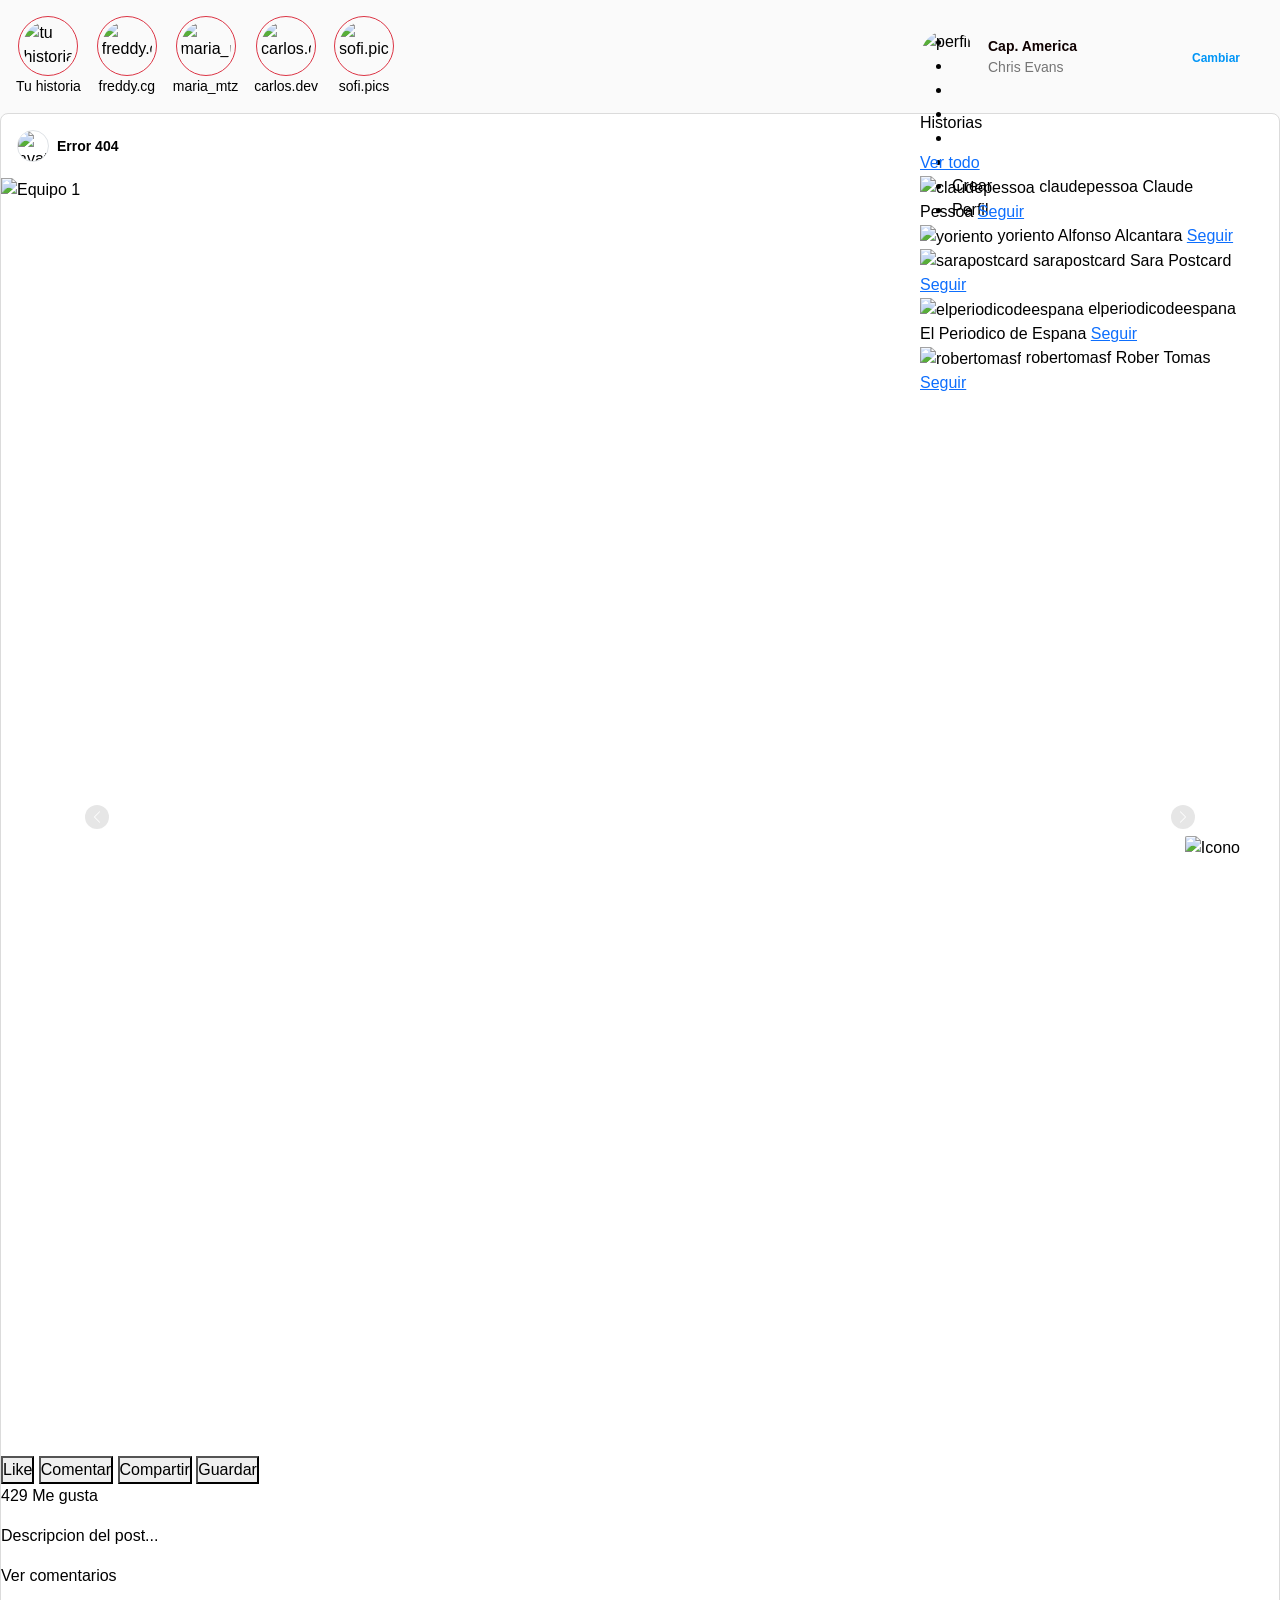
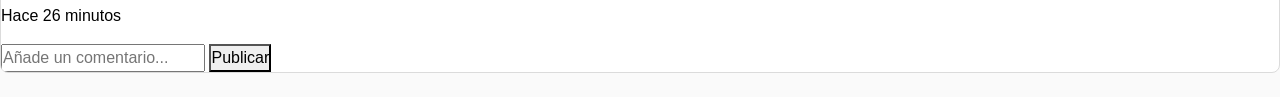
==== index.html @ 0c6af4b8 "boton fijo" ====
<!DOCTYPE html>
<html lang="es">

<head>
  <meta charset="UTF-8">
  <meta name="viewport" content="width=device-width, initial-scale=1.0">
  <title>Instagram Clone</title>
  <link href="https://cdn.jsdelivr.net/npm/bootstrap@5.3.8/dist/css/bootstrap.min.css" rel="stylesheet">
  <link rel="stylesheet" href="style.css">
</head>

<body>


  <!-- INICIO: NAVBAR — EMANUEL -->
  <div class="fixed-bottom-right">
    <img src="./img/abajo.png" alt="Icono" />
  </div>
  <!-- FIN: NAVBAR — EMANUEL -->


  <div>
    <div>


      <!-- INICIO: SIDEBAR IZQUIERDO — KIKE -->
      <aside>
        <div></div>
        <ul>
          <li></li>
          <li></li>
          <li></li>
          <li></li>
          <li></li>
          <li></li>
          <li>Crear</li>
          <li>Perfil</li>
        </ul>
      </aside>
      <!-- FIN: SIDEBAR IZQUIERDO — KIKE -->


      <!-- COLUMNA CENTRAL -->
      <main>


                <!--NICIO: STORIES BAR — ADRIAN-->
<div class="d-flex overflow-auto gap-3 p-3">
  <div class="d-flex flex-column align-items-center"><img src="https://thumbs.dreamstime.com/b/icono-de-bot%C3%B3n-art%C3%ADculo-vector-historias-en-medios-sociales-248130704.jpg" alt="tu historia" class="rounded-circle border border-danger p-1" width="60" height="60"><span class="small">Tu historia</span></div>
  <div class="d-flex flex-column align-items-center"><img src="https://media.istockphoto.com/id/1682296067/es/foto/feliz-retrato-de-estudio-o-hombre-profesional-agente-de-bienes-ra%C3%ADces-o-hombre-de-negocios.jpg?s=612x612&w=0&k=20&c=1c4QU0U5FDIpTh08fzH1xo-P8HnXFAHSz09biId8p84=" alt="freddy.cg" class="rounded-circle border border-danger p-1" width="60" height="60"><span class="small">freddy.cg</span></div>
  <div class="d-flex flex-column align-items-center"><img src="https://encrypted-tbn0.gstatic.com/images?q=tbn:ANd9GcS50164TpBNQkN00akui59N8-rEWHd5Ccz8wQ&s" alt="maria_mtz" class="rounded-circle border border-danger p-1" width="60" height="60"><span class="small">maria_mtz</span></div>
  <div class="d-flex flex-column align-items-center"><img src="https://static4.depositphotos.com/1000824/337/i/450/depositphotos_3379507-stock-photo-man-in-sunglasses.jpg" alt="carlos.dev" class="rounded-circle border border-danger p-1" width="60" height="60"><span class="small">carlos.dev</span></div>
  <div class="d-flex flex-column align-items-center"><img src="https://encrypted-tbn0.gstatic.com/images?q=tbn:ANd9GcS5h5lG_a-oq_WwW-Ti_vSOC4nDKGIKyf13aQ&s" alt="sofi.pics" class="rounded-circle border border-danger p-1" width="60" height="60"><span class="small">sofi.pics</span></div>
</div>
       
  <script src="https://cdn.jsdelivr.net/npm/bootstrap@5.3.8/dist/js/bootstrap.bundle.min.js"></script>


        <!-- POST / FEED CARD - Marcos-->
        <div class="post-card mb-4">
          <div class="d-flex align-items-center p-3">
            <img
              src="https://img.magnific.com/vector-gratis/pagina-error-404-distorsion_23-2148105404.jpg?semt=ais_hybrid&w=740&q=80"
              class="rounded-circle border me-2" width="32" height="32" alt="avatar del usuario">
            <span class="fw-bold small">Error 404</span>
            <span class="ms-auto"><i class="bi bi-three-dots"></i></span>
          </div>

          <div id="carouselExampleIndicators" class="carousel slide">
            <div class="carousel-indicators">
              <button type="button" data-bs-target="#carouselExampleIndicators" data-bs-slide-to="0" class="active"
                aria-current="true" aria-label="Slide 1"></button>
              <button type="button" data-bs-target="#carouselExampleIndicators" data-bs-slide-to="1"
                aria-label="Slide 2"></button>
              <button type="button" data-bs-target="#carouselExampleIndicators" data-bs-slide-to="2"
                aria-label="Slide 3"></button>
            </div>

            <div class="carousel-inner">
              <div class="carousel-item active">
                <img src="./error_404_1.png" class="d-block w-100 post-img" alt="Equipo 1">
              </div>
              <div class="carousel-item">
                <img src="./error_404_2.png" class="d-block w-100 post-img" alt="Equipo 2">
              </div>
              <div class="carousel-item">
                <img src="error_404_3.png" class="d-block w-100 post-img" alt="Equipo3">
              </div>
            </div>

            <button class="carousel-control-prev" type="button" data-bs-target="#carouselExampleIndicators"
              data-bs-slide="prev">
              <span class="carousel-control-prev-icon" aria-hidden="true"></span>
              <span class="visually-hidden">Anterior</span>
            </button>
            <button class="carousel-control-next" type="button" data-bs-target="#carouselExampleIndicators"
              data-bs-slide="next">
              <span class="carousel-control-next-icon" aria-hidden="true"></span>
              <span class="visually-hidden">Siguiente</span>
            </button>
          </div>

          <!-- POST / FEED CARD -  FIN Marcos-->

          
          <!-- INICIO: ACTION BAR — JANICE -->
          <div>
            <button>Like</button>
            <button>Comentar</button>
            <button>Compartir</button>
            <button>Guardar</button>
          </div>
          <p>429 Me gusta</p>
          <p>Descripcion del post...</p>
          <p>Ver comentarios</p>
          <p>Hace 26 minutos</p>
          <!-- FIN: ACTION BAR — JANICE -->

          <!-- Input de comentario -->
          <div>
            <input type="text" placeholder="Añade un comentario...">
            <button>Publicar</button>
          </div>

        </div>
        <!-- FIN POST CARD -->


      </main>
      <!-- FIN COLUMNA CENTRAL -->


      <!-- SIDEBAR DERECHO -->
      <aside>


       <!-- INICIO: PERFIL CARD — JONAS -->

<div class="ig-card">

  <div class="ig-profile-left">

    <img 
      src="https://i.pinimg.com/736x/02/ab/23/02ab236742df0dcd86f7e93f012788de.jpg"
      alt="perfil"
      class="ig-profile-img"
    >

    <div class="ig-profile-info">
      <span class="ig-username">Cap. America</span>
      <span class="ig-fullname">Chris Evans</span>
    </div>

  </div>

  <a href="#" class="ig-change-btn">Cambiar</a>

</div>

<!-- FIN: PERFIL CARD — JONAS -->


        <!--INICIO: HISTORIAS / SUGERENCIAS — MONSE-->
        <div>
          <p>Historias</p>
          <a href="#">Ver todo</a>

          <div>
            <img src="" alt="claudepessoa">
            <span>claudepessoa</span>
            <span>Claude Pessoa</span>
            <a href="#">Seguir</a>
          </div>

          <div>
            <img src="" alt="yoriento">
            <span>yoriento</span>
            <span>Alfonso Alcantara</span>
            <a href="#">Seguir</a>
          </div>

          <div>
            <img src="" alt="sarapostcard">
            <span>sarapostcard</span>
            <span>Sara Postcard</span>
            <a href="#">Seguir</a>
          </div>

          <div>
            <img src="" alt="elperiodicodeespana">
            <span>elperiodicodeespana</span>
            <span>El Periodico de Espana</span>
            <a href="#">Seguir</a>
          </div>

          <div>
            <img src="" alt="robertomasf">
            <span>robertomasf</span>
            <span>Rober Tomas</span>
            <a href="#">Seguir</a>
          </div>
        </div>
        <!-- FIN: HISTORIAS / SUGERENCIAS — MONSE -->


      </aside>
      <!-- FIN SIDEBAR DERECHO -->


    </div>
  </div>


  <script src="https://cdn.jsdelivr.net/npm/bootstrap@5.3.8/dist/js/bootstrap.bundle.min.js"></script>
</body>

</html>
---- style.css ----
* {
  box-sizing: border-box;
  margin: 0;
  padding: 0;
}

body {
  font-family: Arial, sans-serif;
  background-color: #fafafa;
  color: #000;
}


/*INICIO: NAVBAR — EMANUEL*/

.fixed-bottom-right {
  position: fixed;       /* Se queda fijo en pantalla */
  bottom: 40px;          /* Distancia desde el borde inferior */
  right: 40px;           /* Distancia desde el borde derecho */
  border-radius: 5%;    /* Bordes redondeados (círculo) */
  cursor: pointer;       /* Cambia el cursor al pasar encima */
}

.fixed-bottom-right img {
  width: 252px;           /* Tamaño de la imagen */
  height: 50px;
  border-radius: 5%;    /* Imagen también redonda */
}

/* FIN: NAVBAR — EMANUEL */


/* INICIO: SIDEBAR IZQUIERDO — KIKE */

aside:first-of-type {
  /* escribe aquí tus estilos del sidebar izquierdo */
}

aside:first-of-type ul {
  /* estilos de la lista de navegación */
}

aside:first-of-type li {
  /* estilos de cada item del menú */
}

/* FIN: SIDEBAR IZQUIERDO — KIKE */

/* INICIO POST/FEED CARD- MARCOS*/

/* Estilo general de la tarjeta */
.post-card {
  background-color: #ffffff;
  border: 1px solid #dbdbdb;
  border-radius: 8px;
  overflow: hidden;
}

.post-img {
  width: 100%;
  aspect-ratio: 1 / 1;
  object-fit: cover;
  display: block;
}

/* --- ESTILO TIPO INSTAGRAM PARA INDICADORES --- */
.carousel-indicators [button] {
  width: 6px !important;
  /* Tamaño pequeño */
  height: 6px !important;
  border-radius: 50% !important;
  /* Convertir en círculo */
  margin-left: 3px !important;
  margin-right: 3px !important;
  background-color: #ffffff !important;
  opacity: 0.5;
  border: none;
}

.carousel-indicators .active {
  opacity: 1;
  /* El punto activo brilla más */
}

/* Ajuste de flechas laterales */
.carousel-control-prev-icon,
.carousel-control-next-icon {
  width: 1.5rem;
  height: 1.5rem;
  background-color: rgba(0, 0, 0, 0.2);
  border-radius: 50%;
  background-size: 60%;
}

.bi-three-dots {
  cursor: pointer;
}

/*FIN POST/FEED CARD -MARCOS*/

/* INICIO: STORIES BAR — ADRIAN */
.stories-bar { overflow-x: auto; scrollbar-width: none; }
.stories-bar::-webkit-scrollbar { display: none; }
.stories-bar img { object-fit: cover; }
/* FIN: STORIES BAR — ADRIAN */


/* INICIO: ACTION BAR — JANICE */

/* escribe aquí tus estilos del action bar */

/* FIN: ACTION BAR — JANICE */


/* INICIO: PERFIL CARD — JONAS */

.ig-card{
    width: 320px;
    display: flex;
    justify-content: space-between;
    align-items: center;
    margin-bottom: 25px;
}

.ig-profile-left{
    display: flex;
    align-items: center;
    gap: 12px;
}

.ig-profile-img{
    width: 56px;
    height: 56px;
    border-radius: 50%;
    object-fit: cover;
    cursor: pointer;
}

.ig-profile-info{
    display: flex;
    flex-direction: column;
}

.ig-username{
    color: rgb(15, 1, 1);
    font-size: 14px;
    font-weight: 600;
    line-height: 1.2;
}

.ig-fullname{
    color: #757575;
    font-size: 14px;
    margin-top: 2px;
}

.ig-change-btn{
    color: #0095f6;
    text-decoration: none;
    font-size: 12px;
    font-weight: 600;
}

.ig-change-btn:hover{
    color: white;
}
/* ---------- SIDEBAR DERECHO ---------- */

aside{
    width: 320px;
    position: absolute;
    top: 30px;
    right: 40px;
}

/* FIN: PERFIL CARD — JONAS */


/* INICIO: HISTORIAS / SUGERENCIAS — MONSE */

/* escribe aquí tus estilos de historias y sugerencias */

/* FIN: HISTORIAS / SUGERENCIAS — MONSE */
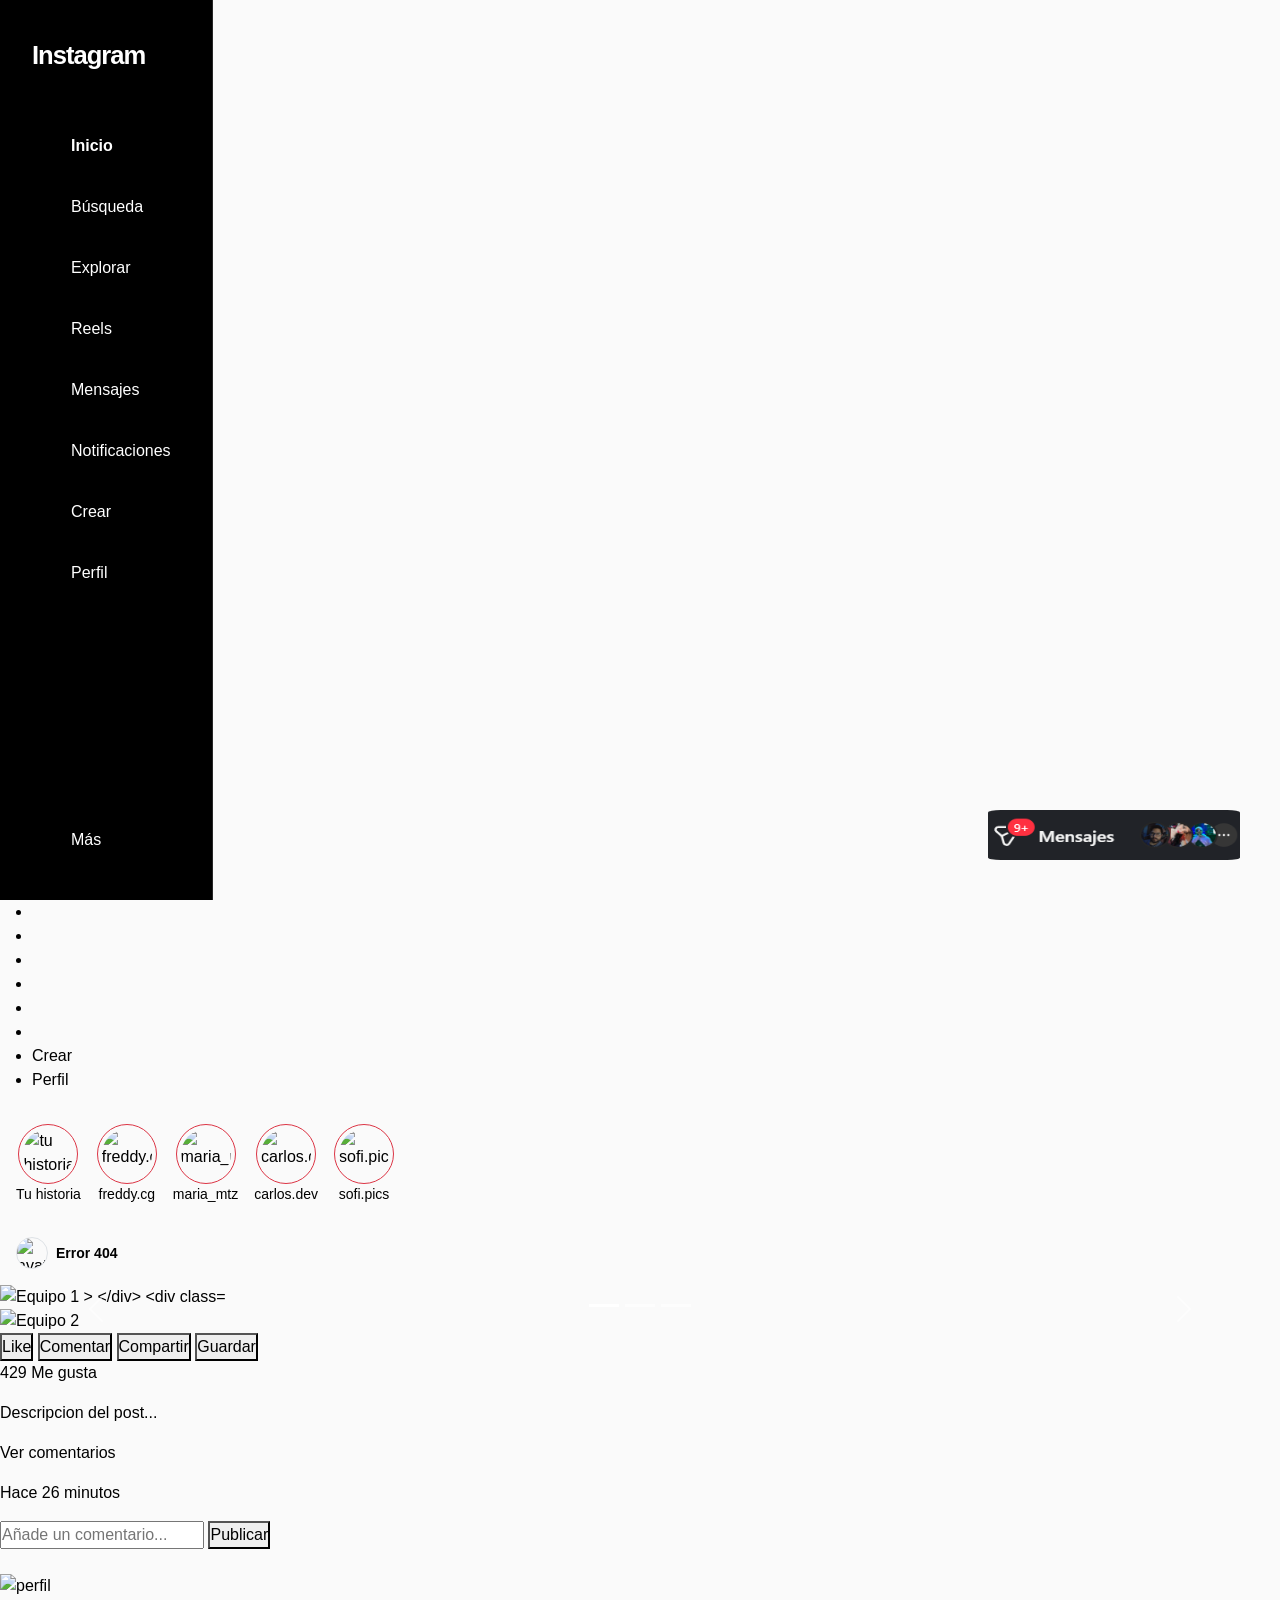
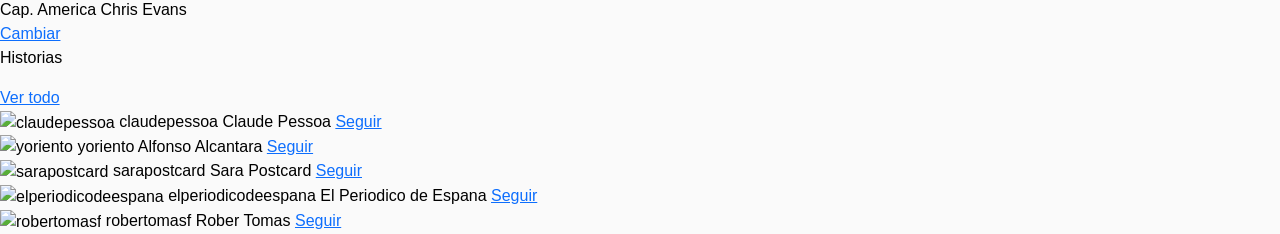
==== commit b2f6ab3c: "nav 2 kike" ====
--- a/index.html
+++ b/index.html
@@ -24,6 +24,61 @@
 
 
       <!-- INICIO: SIDEBAR IZQUIERDO — KIKE -->
+    <aside class="col-md-2 vh-100 sticky-top border-end bg-white d-none d-md-flex flex-column p-3">
+    
+    <div class="instagram-logo mb-5 px-3 fs-3 fw-bold">
+        Instagram
+    </div>
+
+    <ul class="nav flex-column gap-2">
+        <li class="nav-item">
+            <a href="#" class="nav-link-kike active">
+                <i class="bi bi-house-door-fill"></i> <span>Inicio</span>
+            </a>
+        </li>
+        <li class="nav-item">
+            <a href="#" class="nav-link-kike">
+                <i class="bi bi-search"></i> <span>Búsqueda</span>
+            </a>
+        </li>
+        <li class="nav-item">
+            <a href="#" class="nav-link-kike">
+                <i class="bi bi-compass"></i> <span>Explorar</span>
+            </a>
+        </li>
+        <li class="nav-item">
+            <a href="#" class="nav-link-kike">
+                <i class="bi bi-film"></i> <span>Reels</span>
+            </a>
+        </li>
+        <li class="nav-item">
+            <a href="#" class="nav-link-kike">
+                <i class="bi bi-chat-dots"></i> <span>Mensajes</span>
+            </a>
+        </li>
+        <li class="nav-item">
+            <a href="#" class="nav-link-kike">
+                <i class="bi bi-heart"></i> <span>Notificaciones</span>
+            </a>
+        </li>
+        <li class="nav-item">
+            <a href="#" class="nav-link-kike">
+                <i class="bi bi-plus-square"></i> <span>Crear</span>
+            </a>
+        </li>
+        <li class="nav-item">
+            <a href="#" class="nav-link-kike">
+                <i class="bi bi-person-circle"></i> <span>Perfil</span>
+            </a>
+        </li>
+    </ul>
+
+    <div class="mt-auto">
+        <a href="#" class="nav-link-kike">
+            <i class="bi bi-list"></i> <span>Más</span>
+        </a>
+    </div>
+</aside>
       <aside>
         <div></div>
         <ul>
@@ -78,13 +133,13 @@
 
             <div class="carousel-inner">
               <div class="carousel-item active">
-                <img src="./error_404_1.png" class="d-block w-100 post-img" alt="Equipo 1">
+                <img src="./error_404_1.png" class="d-block w-100 post-img" alt="Equipo 1 >
               </div>
-              <div class="carousel-item">
+              <div class=" carousel-item">
                 <img src="./error_404_2.png" class="d-block w-100 post-img" alt="Equipo 2">
               </div>
               <div class="carousel-item">
-                <img src="error_404_3.png" class="d-block w-100 post-img" alt="Equipo3">
+                <img src="./error_404_3.png" class="d-block w-100 post-img" alt="Equipo 3">
               </div>
             </div>
 
@@ -100,6 +155,7 @@
             </button>
           </div>
 
+
           <!-- POST / FEED CARD -  FIN Marcos-->
 
           
--- a/style.css
+++ b/style.css
@@ -45,17 +45,65 @@
 }
 
 /* FIN: SIDEBAR IZQUIERDO — KIKE */
-
-/* INICIO POST/FEED CARD- MARCOS*/
-
-/* Estilo general de la tarjeta */
-.post-card {
-  background-color: #ffffff;
-  border: 1px solid #dbdbdb;
-  border-radius: 8px;
-  overflow: hidden;
-}
-
+/* DISEÑO DEL NAV 2 - KIKE */
+/* INICIO: ESTILO DARK PARA EL ASIDE DE KIKE */
+
+/* 1. Forzamos el fondo negro y el borde oscuro en el contenedor principal */
+aside.col-md-2 {
+    background-color: #000 !important; /* Negro puro */
+    border-right: 1px solid #262626 !important; /* Borde gris muy sutil */
+    color: white;
+}
+
+/* 2. Estilo del Logo */
+.instagram-logo {
+    color: white !important;
+    font-size: 1.6rem !important;
+    letter-spacing: -1px;
+    margin-top: 20px;
+}
+
+/* 3. Estilo de tus enlaces personalizados */
+.nav-link-kike {
+    display: flex;
+    align-items: center;
+    color: white !important; /* Letras blancas */
+    text-decoration: none;
+    padding: 12px 15px;
+    border-radius: 8px;
+    margin-bottom: 5px;
+    transition: background-color 0.2s ease;
+}
+
+/* 4. Los iconos de Bootstrap que están dentro de tus links */
+.nav-link-kike i {
+    font-size: 1.5rem;
+    margin-right: 16px;
+    width: 24px;
+    text-align: center;
+}
+
+/* 5. Efecto cuando pasas el mouse (Hover) */
+.nav-link-kike:hover {
+    background-color: rgba(255, 255, 255, 0.1); /* Brillo suave */
+    color: white !important;
+}
+
+/* 6. Estilo para el link que esté activo (Inicio) */
+.nav-link-kike.active {
+    font-weight: bold;
+}
+
+/* 7. Ajuste para el botón "Más" que está en el mt-auto */
+.mt-auto .nav-link-kike {
+    margin-bottom: 20px;
+}
+
+/* FIN: ESTILO DARK DE KIKE */
+
+/* --- ESTILO TIPO INSTAGRAM PARA INDICADORES --- */
+.carousel-indicators [button] {
+/* Tamaño de la imagen*/
 .post-img {
   width: 100%;
   aspect-ratio: 1 / 1;
@@ -63,40 +111,50 @@
   display: block;
 }
 
-/* --- ESTILO TIPO INSTAGRAM PARA INDICADORES --- */
-.carousel-indicators [button] {
+#carouselExampleIndicators {
+  max-width: 400px;
+  margin: 0 auto;
+}
+
+.carousel-indicators button {
+  /* ciruclos inferior de las fotos*/
   width: 6px !important;
-  /* Tamaño pequeño */
   height: 6px !important;
   border-radius: 50% !important;
-  /* Convertir en círculo */
+  /* Círculos perfectos */
   margin-left: 3px !important;
   margin-right: 3px !important;
   background-color: #ffffff !important;
   opacity: 0.5;
   border: none;
-}
-
-.carousel-indicators .active {
-  opacity: 1;
-  /* El punto activo brilla más */
-}
-
-/* Ajuste de flechas laterales */
-.carousel-control-prev-icon,
-.carousel-control-next-icon {
-  width: 1.5rem;
-  height: 1.5rem;
-  background-color: rgba(0, 0, 0, 0.2);
-  border-radius: 50%;
-  background-size: 60%;
-}
-
-.bi-three-dots {
+  padding: 0;
+
+}
+
+
+.bi {
+
   cursor: pointer;
+  color: #262626;
+}
+
+
+.post-card {
+  /*Contenedor de imagen*/
+  background-color: #ffffff;
+  border: 1px solid #dbdbdb;
+  border-radius: 8px;
+  overflow: hidden;
+  max-width: 470px;
+}
+
+.carousel-inner {
+  aspect-ratio: 1 / 1;
+  overflow: hidden;
 }
 
 /*FIN POST/FEED CARD -MARCOS*/
+
 
 /* INICIO: STORIES BAR — ADRIAN */
 .stories-bar { overflow-x: auto; scrollbar-width: none; }
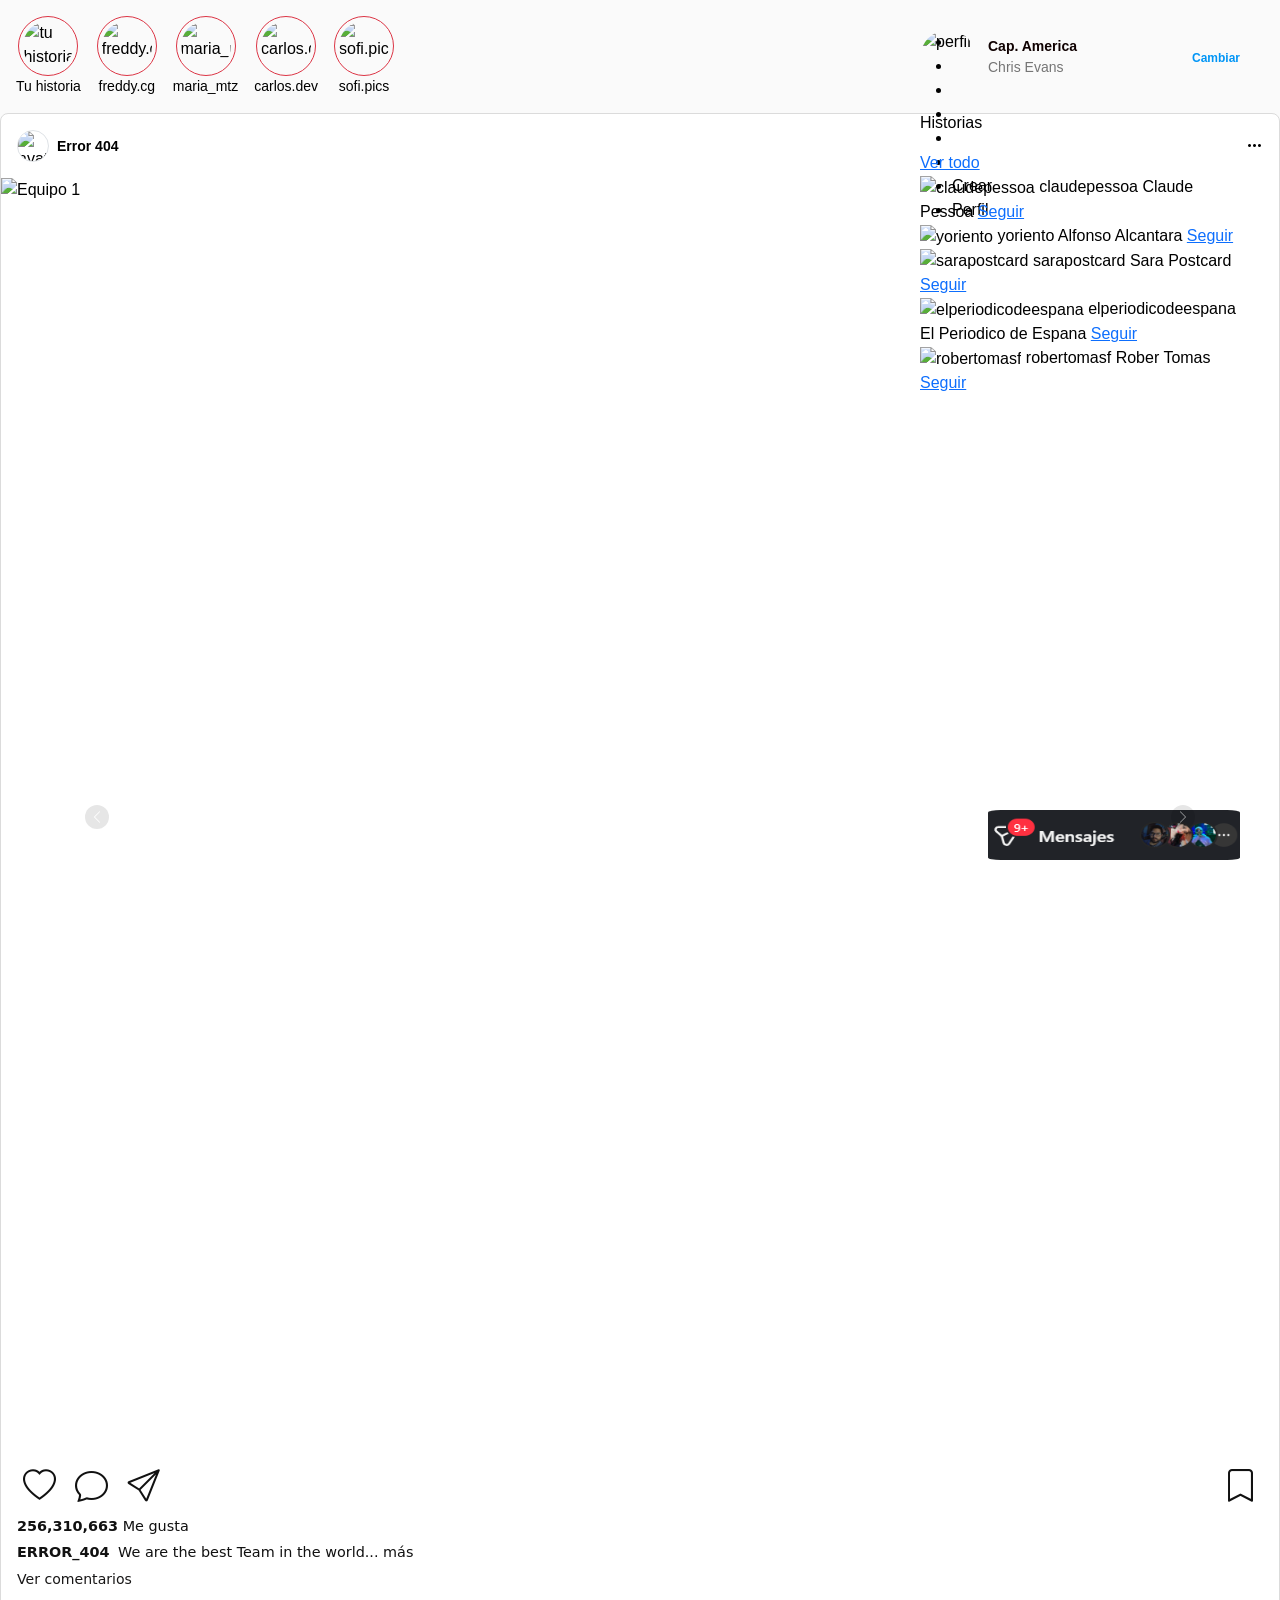
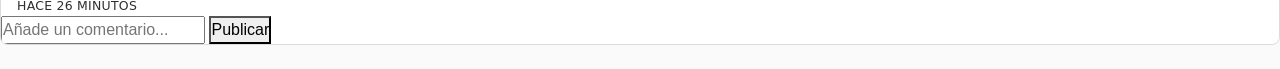
==== commit f5be70bc: "Se agrego link para icons de BTSP y actionBar" ====
--- a/index.html
+++ b/index.html
@@ -6,6 +6,7 @@
   <meta name="viewport" content="width=device-width, initial-scale=1.0">
   <title>Instagram Clone</title>
   <link href="https://cdn.jsdelivr.net/npm/bootstrap@5.3.8/dist/css/bootstrap.min.css" rel="stylesheet">
+  <link rel="stylesheet" href="https://cdn.jsdelivr.net/npm/bootstrap-icons@1.11.3/font/bootstrap-icons.min.css">
   <link rel="stylesheet" href="style.css">
 </head>
 
@@ -24,61 +25,6 @@
 
 
       <!-- INICIO: SIDEBAR IZQUIERDO — KIKE -->
-    <aside class="col-md-2 vh-100 sticky-top border-end bg-white d-none d-md-flex flex-column p-3">
-    
-    <div class="instagram-logo mb-5 px-3 fs-3 fw-bold">
-        Instagram
-    </div>
-
-    <ul class="nav flex-column gap-2">
-        <li class="nav-item">
-            <a href="#" class="nav-link-kike active">
-                <i class="bi bi-house-door-fill"></i> <span>Inicio</span>
-            </a>
-        </li>
-        <li class="nav-item">
-            <a href="#" class="nav-link-kike">
-                <i class="bi bi-search"></i> <span>Búsqueda</span>
-            </a>
-        </li>
-        <li class="nav-item">
-            <a href="#" class="nav-link-kike">
-                <i class="bi bi-compass"></i> <span>Explorar</span>
-            </a>
-        </li>
-        <li class="nav-item">
-            <a href="#" class="nav-link-kike">
-                <i class="bi bi-film"></i> <span>Reels</span>
-            </a>
-        </li>
-        <li class="nav-item">
-            <a href="#" class="nav-link-kike">
-                <i class="bi bi-chat-dots"></i> <span>Mensajes</span>
-            </a>
-        </li>
-        <li class="nav-item">
-            <a href="#" class="nav-link-kike">
-                <i class="bi bi-heart"></i> <span>Notificaciones</span>
-            </a>
-        </li>
-        <li class="nav-item">
-            <a href="#" class="nav-link-kike">
-                <i class="bi bi-plus-square"></i> <span>Crear</span>
-            </a>
-        </li>
-        <li class="nav-item">
-            <a href="#" class="nav-link-kike">
-                <i class="bi bi-person-circle"></i> <span>Perfil</span>
-            </a>
-        </li>
-    </ul>
-
-    <div class="mt-auto">
-        <a href="#" class="nav-link-kike">
-            <i class="bi bi-list"></i> <span>Más</span>
-        </a>
-    </div>
-</aside>
       <aside>
         <div></div>
         <ul>
@@ -133,13 +79,13 @@
 
             <div class="carousel-inner">
               <div class="carousel-item active">
-                <img src="./error_404_1.png" class="d-block w-100 post-img" alt="Equipo 1 >
+                <img src="./error_404_1.png" class="d-block w-100 post-img" alt="Equipo 1">
               </div>
-              <div class=" carousel-item">
+              <div class="carousel-item">
                 <img src="./error_404_2.png" class="d-block w-100 post-img" alt="Equipo 2">
               </div>
               <div class="carousel-item">
-                <img src="./error_404_3.png" class="d-block w-100 post-img" alt="Equipo 3">
+                <img src="error_404_3.png" class="d-block w-100 post-img" alt="Equipo3">
               </div>
             </div>
 
@@ -155,21 +101,47 @@
             </button>
           </div>
 
-
           <!-- POST / FEED CARD -  FIN Marcos-->
 
           
           <!-- INICIO: ACTION BAR — JANICE -->
-          <div>
-            <button>Like</button>
-            <button>Comentar</button>
-            <button>Compartir</button>
-            <button>Guardar</button>
-          </div>
-          <p>429 Me gusta</p>
-          <p>Descripcion del post...</p>
-          <p>Ver comentarios</p>
-          <p>Hace 26 minutos</p>
+         <div class="post-actions px-3 pt-2">
+  <div class="d-flex align-items-center justify-content-between">
+    <!-- izquierda: like / comment / share -->
+    <div class="d-flex align-items-center gap-2">
+      <button class="ig-action-btn" type="button" aria-label="Me gusta">
+        <i class="bi bi-heart"></i>
+      </button>
+
+      <button class="ig-action-btn" type="button" aria-label="Comentar">
+        <i class="bi bi-chat"></i>
+      </button>
+
+      <button class="ig-action-btn" type="button" aria-label="Compartir">
+        <i class="bi bi-send"></i>
+      </button>
+    </div>
+
+    <!-- derecha: guardar -->
+    <button class="ig-action-btn" type="button" aria-label="Guardar">
+      <i class="bi bi-bookmark"></i>
+    </button>
+  </div>
+
+  <!-- info -->
+  <div class="pt-2">
+    <p class="ig-likes mb-1"><strong>256,310,663</strong> Me gusta</p>
+
+    <p class="ig-caption mb-1">
+      <strong class="me-1">ERROR_404</strong>
+      We are the best Team in the world... más
+    </p>
+
+    <button class="ig-link-btn" type="button">Ver comentarios</button>
+
+    <p class="ig-time mb-0">Hace 26 minutos</p>
+  </div>
+</div>
           <!-- FIN: ACTION BAR — JANICE -->
 
           <!-- Input de comentario -->
--- a/style.css
+++ b/style.css
@@ -45,65 +45,17 @@
 }
 
 /* FIN: SIDEBAR IZQUIERDO — KIKE */
-/* DISEÑO DEL NAV 2 - KIKE */
-/* INICIO: ESTILO DARK PARA EL ASIDE DE KIKE */
-
-/* 1. Forzamos el fondo negro y el borde oscuro en el contenedor principal */
-aside.col-md-2 {
-    background-color: #000 !important; /* Negro puro */
-    border-right: 1px solid #262626 !important; /* Borde gris muy sutil */
-    color: white;
-}
-
-/* 2. Estilo del Logo */
-.instagram-logo {
-    color: white !important;
-    font-size: 1.6rem !important;
-    letter-spacing: -1px;
-    margin-top: 20px;
-}
-
-/* 3. Estilo de tus enlaces personalizados */
-.nav-link-kike {
-    display: flex;
-    align-items: center;
-    color: white !important; /* Letras blancas */
-    text-decoration: none;
-    padding: 12px 15px;
-    border-radius: 8px;
-    margin-bottom: 5px;
-    transition: background-color 0.2s ease;
-}
-
-/* 4. Los iconos de Bootstrap que están dentro de tus links */
-.nav-link-kike i {
-    font-size: 1.5rem;
-    margin-right: 16px;
-    width: 24px;
-    text-align: center;
-}
-
-/* 5. Efecto cuando pasas el mouse (Hover) */
-.nav-link-kike:hover {
-    background-color: rgba(255, 255, 255, 0.1); /* Brillo suave */
-    color: white !important;
-}
-
-/* 6. Estilo para el link que esté activo (Inicio) */
-.nav-link-kike.active {
-    font-weight: bold;
-}
-
-/* 7. Ajuste para el botón "Más" que está en el mt-auto */
-.mt-auto .nav-link-kike {
-    margin-bottom: 20px;
-}
-
-/* FIN: ESTILO DARK DE KIKE */
-
-/* --- ESTILO TIPO INSTAGRAM PARA INDICADORES --- */
-.carousel-indicators [button] {
-/* Tamaño de la imagen*/
+
+/* INICIO POST/FEED CARD- MARCOS*/
+
+/* Estilo general de la tarjeta */
+.post-card {
+  background-color: #ffffff;
+  border: 1px solid #dbdbdb;
+  border-radius: 8px;
+  overflow: hidden;
+}
+
 .post-img {
   width: 100%;
   aspect-ratio: 1 / 1;
@@ -111,50 +63,40 @@
   display: block;
 }
 
-#carouselExampleIndicators {
-  max-width: 400px;
-  margin: 0 auto;
-}
-
-.carousel-indicators button {
-  /* ciruclos inferior de las fotos*/
+/* --- ESTILO TIPO INSTAGRAM PARA INDICADORES --- */
+.carousel-indicators [button] {
   width: 6px !important;
+  /* Tamaño pequeño */
   height: 6px !important;
   border-radius: 50% !important;
-  /* Círculos perfectos */
+  /* Convertir en círculo */
   margin-left: 3px !important;
   margin-right: 3px !important;
   background-color: #ffffff !important;
   opacity: 0.5;
   border: none;
-  padding: 0;
-
-}
-
-
-.bi {
-
+}
+
+.carousel-indicators .active {
+  opacity: 1;
+  /* El punto activo brilla más */
+}
+
+/* Ajuste de flechas laterales */
+.carousel-control-prev-icon,
+.carousel-control-next-icon {
+  width: 1.5rem;
+  height: 1.5rem;
+  background-color: rgba(0, 0, 0, 0.2);
+  border-radius: 50%;
+  background-size: 60%;
+}
+
+.bi-three-dots {
   cursor: pointer;
-  color: #262626;
-}
-
-
-.post-card {
-  /*Contenedor de imagen*/
-  background-color: #ffffff;
-  border: 1px solid #dbdbdb;
-  border-radius: 8px;
-  overflow: hidden;
-  max-width: 470px;
-}
-
-.carousel-inner {
-  aspect-ratio: 1 / 1;
-  overflow: hidden;
 }
 
 /*FIN POST/FEED CARD -MARCOS*/
-
 
 /* INICIO: STORIES BAR — ADRIAN */
 .stories-bar { overflow-x: auto; scrollbar-width: none; }
@@ -165,7 +107,92 @@
 
 /* INICIO: ACTION BAR — JANICE */
 
-/* escribe aquí tus estilos del action bar */
+/* Contenedor general del bloque */
+.post-actions{
+  font-family: system-ui, -apple-system, "Segoe UI", Roboto, Arial, sans-serif;
+}
+
+/* Botones de acción tipo IG */
+.ig-action-btn{
+  appearance: none;
+  border: 0;
+  background: transparent;
+  padding: .35rem;
+  margin: 0;
+  line-height: 1;
+  color: #111;
+  border-radius: .75rem;
+  cursor: pointer;
+  transition: transform .08s ease, background-color .12s ease, opacity .12s ease;
+  display: inline-flex;
+  align-items: center;
+  justify-content: center;
+}
+
+.ig-action-btn i{
+  font-size: 2.05rem; /* tamaño del icono */
+  line-height: .25rem;
+}
+
+@media (max-width: 576px){
+  .ig-action-btn i.bi{
+    font-size: 2.50rem;
+  }
+}
+
+/* Hover y click */
+.ig-action-btn:hover{
+  background: rgba(0,0,0,.06);
+}
+
+.ig-action-btn:active{
+  transform: scale(.92);
+
+}
+
+/* Texto “Me gusta” */
+.ig-likes{
+  font-size: .9rem;
+  color: #111;
+}
+
+/* Caption */
+.ig-caption{
+  font-size: .9rem;
+  color: #111;
+  word-break: break-word;
+}
+
+/* Link “Ver comentarios” */
+.ig-link-btn{
+  border: 0;
+  padding: 0;
+  background: transparent;
+  color: #181717;
+  font-size: .88rem;
+  cursor: pointer;
+}
+
+.ig-link-btn:hover{
+  text-decoration: underline;
+}
+
+/* Tiempo */
+.ig-time{
+  font-size: .78rem;
+  color: #302f2f;
+  text-transform: uppercase;
+  letter-spacing: .02em;
+  margin-top: .35rem;
+}
+
+/* Accesibilidad: foco visible */
+.ig-action-btn:focus-visible,
+.ig-link-btn:focus-visible{
+  outline: 2px solid #0d6efd;
+  outline-offset: 2px;
+  border-radius: .5rem;
+}
 
 /* FIN: ACTION BAR — JANICE */
 
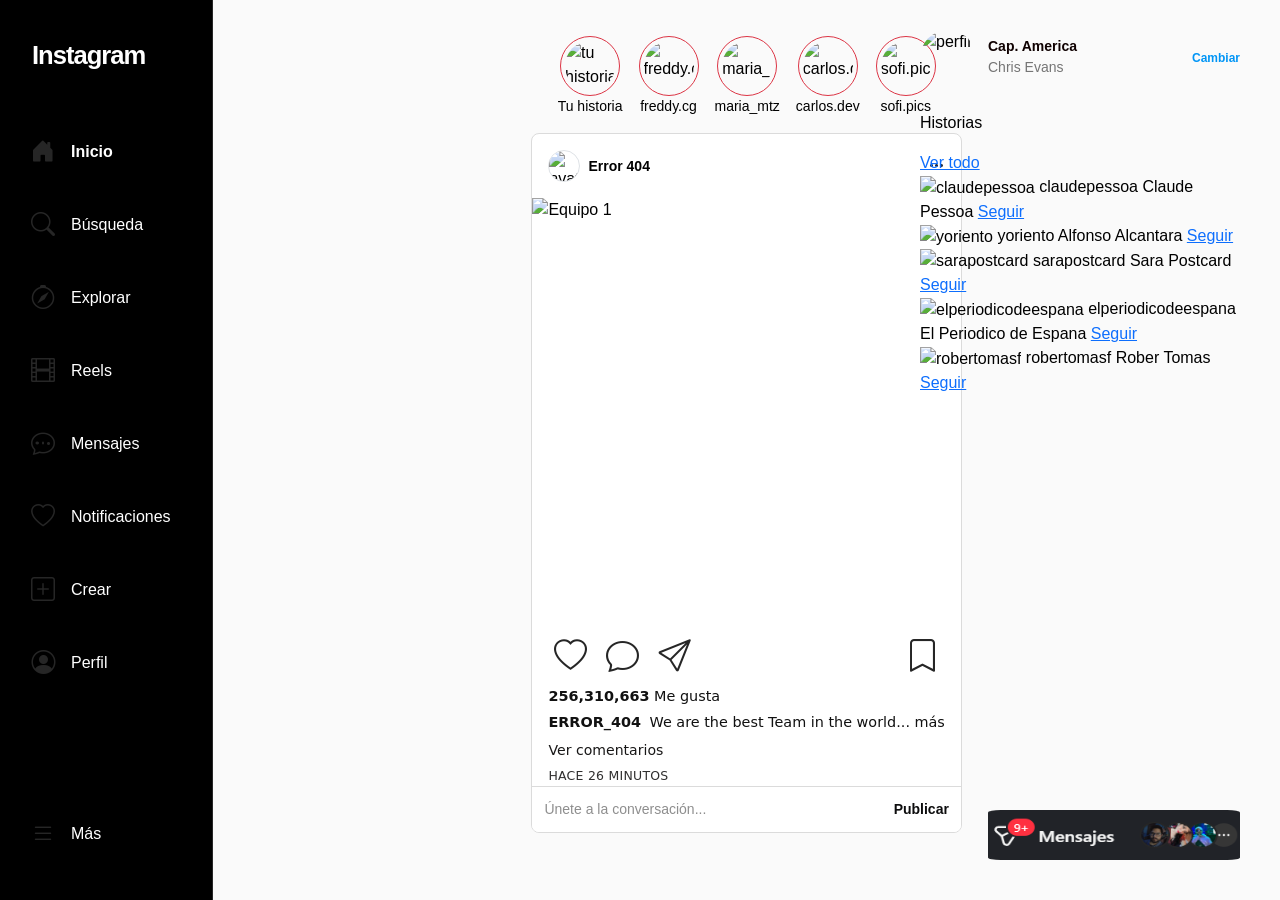
==== commit a6215548: "Se agrego diseño a añadir comentario en css y html" ====
--- a/index.html
+++ b/index.html
@@ -21,23 +21,65 @@
 
 
   <div>
-    <div>
+    <div class="contenedor-principal">
 
 
       <!-- INICIO: SIDEBAR IZQUIERDO — KIKE -->
-      <aside>
-        <div></div>
-        <ul>
-          <li></li>
-          <li></li>
-          <li></li>
-          <li></li>
-          <li></li>
-          <li></li>
-          <li>Crear</li>
-          <li>Perfil</li>
-        </ul>
-      </aside>
+    <aside class="col-md-2 vh-100 sticky-top border-end bg-white d-none d-md-flex flex-column p-3">
+    
+    <div class="instagram-logo mb-5 px-3 fs-3 fw-bold">
+        Instagram
+    </div>
+
+    <ul class="nav flex-column gap-2">
+        <li class="nav-item">
+            <a href="#" class="nav-link-kike active">
+                <i class="bi bi-house-door-fill"></i> <span>Inicio</span>
+            </a>
+        </li>
+        <li class="nav-item">
+            <a href="#" class="nav-link-kike">
+                <i class="bi bi-search"></i> <span>Búsqueda</span>
+            </a>
+        </li>
+        <li class="nav-item">
+            <a href="#" class="nav-link-kike">
+                <i class="bi bi-compass"></i> <span>Explorar</span>
+            </a>
+        </li>
+        <li class="nav-item">
+            <a href="#" class="nav-link-kike">
+                <i class="bi bi-film"></i> <span>Reels</span>
+            </a>
+        </li>
+        <li class="nav-item">
+            <a href="#" class="nav-link-kike">
+                <i class="bi bi-chat-dots"></i> <span>Mensajes</span>
+            </a>
+        </li>
+        <li class="nav-item">
+            <a href="#" class="nav-link-kike">
+                <i class="bi bi-heart"></i> <span>Notificaciones</span>
+            </a>
+        </li>
+        <li class="nav-item">
+            <a href="#" class="nav-link-kike">
+                <i class="bi bi-plus-square"></i> <span>Crear</span>
+            </a>
+        </li>
+        <li class="nav-item">
+            <a href="#" class="nav-link-kike">
+                <i class="bi bi-person-circle"></i> <span>Perfil</span>
+            </a>
+        </li>
+    </ul>
+
+    <div class="mt-auto">
+        <a href="#" class="nav-link-kike">
+            <i class="bi bi-list"></i> <span>Más</span>
+        </a>
+    </div>
+</aside>
       <!-- FIN: SIDEBAR IZQUIERDO — KIKE -->
 
 
@@ -54,10 +96,7 @@
   <div class="d-flex flex-column align-items-center"><img src="https://encrypted-tbn0.gstatic.com/images?q=tbn:ANd9GcS5h5lG_a-oq_WwW-Ti_vSOC4nDKGIKyf13aQ&s" alt="sofi.pics" class="rounded-circle border border-danger p-1" width="60" height="60"><span class="small">sofi.pics</span></div>
 </div>
        
-  <script src="https://cdn.jsdelivr.net/npm/bootstrap@5.3.8/dist/js/bootstrap.bundle.min.js"></script>
-
-
-        <!-- POST / FEED CARD - Marcos-->
+       <!-- POST / FEED CARD - Marcos-->
         <div class="post-card mb-4">
           <div class="d-flex align-items-center p-3">
             <img
@@ -79,13 +118,13 @@
 
             <div class="carousel-inner">
               <div class="carousel-item active">
-                <img src="./error_404_1.png" class="d-block w-100 post-img" alt="Equipo 1">
+                <img src="./error_404_1.png" class="d-block w-100 post-img" alt="Equipo 1" >
               </div>
-              <div class="carousel-item">
+              <div class=" carousel-item">
                 <img src="./error_404_2.png" class="d-block w-100 post-img" alt="Equipo 2">
               </div>
               <div class="carousel-item">
-                <img src="error_404_3.png" class="d-block w-100 post-img" alt="Equipo3">
+                <img src="./error_404_3.png" class="d-block w-100 post-img" alt="Equipo 3">
               </div>
             </div>
 
@@ -101,6 +140,7 @@
             </button>
           </div>
 
+
           <!-- POST / FEED CARD -  FIN Marcos-->
 
           
@@ -145,12 +185,10 @@
           <!-- FIN: ACTION BAR — JANICE -->
 
           <!-- Input de comentario -->
-          <div>
-            <input type="text" placeholder="Añade un comentario...">
-            <button>Publicar</button>
-          </div>
-
-        </div>
+<div class="ig-comment-scope">
+  <input type="text" placeholder="Únete a la conversación...">
+  <button>Publicar</button>
+</div>
         <!-- FIN POST CARD -->
 
 
@@ -158,34 +196,31 @@
       <!-- FIN COLUMNA CENTRAL -->
 
 
-      <!-- SIDEBAR DERECHO -->
-      <aside>
-
-
-       <!-- INICIO: PERFIL CARD — JONAS -->
-
-<div class="ig-card">
-
-  <div class="ig-profile-left">
-
-    <img 
-      src="https://i.pinimg.com/736x/02/ab/23/02ab236742df0dcd86f7e93f012788de.jpg"
-      alt="perfil"
-      class="ig-profile-img"
-    >
-
-    <div class="ig-profile-info">
-      <span class="ig-username">Cap. America</span>
-      <span class="ig-fullname">Chris Evans</span>
-    </div>
-
-  </div>
-
-  <a href="#" class="ig-change-btn">Cambiar</a>
-
-</div>
-
-<!-- FIN: PERFIL CARD — JONAS -->
+<!-- SIDEBAR DERECHO -->
+<aside class="sidebar-derecho">
+
+  <!-- INICIO: PERFIL CARD — JONAS -->
+  <div class="ig-card">
+
+    <div class="ig-profile-left">
+
+      <img 
+        src="https://i.pinimg.com/736x/02/ab/23/02ab236742df0dcd86f7e93f012788de.jpg"
+        alt="perfil"
+        class="ig-profile-img"
+      >
+
+      <div class="ig-profile-info">
+        <span class="ig-username">Cap. America</span>
+        <span class="ig-fullname">Chris Evans</span>
+      </div>
+
+    </div>
+
+    <a href="#" class="ig-change-btn">Cambiar</a>
+
+  </div>
+  <!-- FIN: PERFIL CARD — JONAS -->
 
 
         <!--INICIO: HISTORIAS / SUGERENCIAS — MONSE-->
--- a/style.css
+++ b/style.css
@@ -4,12 +4,27 @@
   padding: 0;
 }
 
+.contenedor-principal {
+  display: flex;
+  min-height: 100vh;
+  align-items: flex-start;
+}
+
 body {
   font-family: Arial, sans-serif;
   background-color: #fafafa;
   color: #000;
-}
-
+  min-height: 100vh;        
+}
+
+main {
+  flex: 1;
+  padding: 20px;
+  display: flex;
+  flex-direction: column;
+  align-items: center;
+  min-height: 100vh;        
+}
 
 /*INICIO: NAVBAR — EMANUEL*/
 
@@ -45,6 +60,61 @@
 }
 
 /* FIN: SIDEBAR IZQUIERDO — KIKE */
+/* DISEÑO DEL NAV 2 - KIKE */
+/* INICIO: ESTILO DARK PARA EL ASIDE DE KIKE */
+
+/* 1. Forzamos el fondo negro y el borde oscuro en el contenedor principal */
+aside.col-md-2 {
+    background-color: #000 !important; /* Negro puro */
+    border-right: 1px solid #262626 !important; /* Borde gris muy sutil */
+    color: white;
+}
+
+/* 2. Estilo del Logo */
+.instagram-logo {
+    color: white !important;
+    font-size: 1.6rem !important;
+    letter-spacing: -1px;
+    margin-top: 20px;
+}
+
+/* 3. Estilo de tus enlaces personalizados */
+.nav-link-kike {
+    display: flex;
+    align-items: center;
+    color: white !important; /* Letras blancas */
+    text-decoration: none;
+    padding: 12px 15px;
+    border-radius: 8px;
+    margin-bottom: 5px;
+    transition: background-color 0.2s ease;
+}
+
+/* 4. Los iconos de Bootstrap que están dentro de tus links */
+.nav-link-kike i {
+    font-size: 1.5rem;
+    margin-right: 16px;
+    width: 24px;
+    text-align: center;
+}
+
+/* 5. Efecto cuando pasas el mouse (Hover) */
+.nav-link-kike:hover {
+    background-color: rgba(255, 255, 255, 0.1); /* Brillo suave */
+    color: white !important;
+}
+
+/* 6. Estilo para el link que esté activo (Inicio) */
+.nav-link-kike.active {
+    font-weight: bold;
+}
+
+/* 7. Ajuste para el botón "Más" que está en el mt-auto */
+.mt-auto .nav-link-kike {
+    margin-bottom: 20px;
+}
+
+/* FIN: ESTILO DARK DE KIKE */
 
 /* INICIO POST/FEED CARD- MARCOS*/
 
@@ -56,6 +126,7 @@
   overflow: hidden;
 }
 
+/* Tamaño de la imagen*/
 .post-img {
   width: 100%;
   aspect-ratio: 1 / 1;
@@ -63,40 +134,51 @@
   display: block;
 }
 
-/* --- ESTILO TIPO INSTAGRAM PARA INDICADORES --- */
-.carousel-indicators [button] {
+#carouselExampleIndicators {
+  max-width: 500px;
+  margin: 0 auto;
+}
+
+.carousel-indicators button {
+  /* ciruclos inferior de las fotos*/
   width: 6px !important;
-  /* Tamaño pequeño */
   height: 6px !important;
   border-radius: 50% !important;
-  /* Convertir en círculo */
+  /* Círculos perfectos */
   margin-left: 3px !important;
   margin-right: 3px !important;
   background-color: #ffffff !important;
   opacity: 0.5;
   border: none;
-}
-
-.carousel-indicators .active {
-  opacity: 1;
-  /* El punto activo brilla más */
-}
-
-/* Ajuste de flechas laterales */
-.carousel-control-prev-icon,
-.carousel-control-next-icon {
-  width: 1.5rem;
-  height: 1.5rem;
-  background-color: rgba(0, 0, 0, 0.2);
-  border-radius: 50%;
-  background-size: 60%;
-}
-
-.bi-three-dots {
+  padding: 0;
+
+}
+
+
+.bi {
+
   cursor: pointer;
+  color: #262626;
+}
+
+
+.post-card {
+  /*Contenedor de imagen*/
+  background-color: #ffffff;
+  border: 1px solid #dbdbdb;
+  border-radius: 8px;
+  overflow: hidden;
+  max-width: 5000px;
+}
+
+.carousel-inner {
+  aspect-ratio: 1 / 1;
+  overflow: hidden;
 }
 
 /*FIN POST/FEED CARD -MARCOS*/
+
+
 
 /* INICIO: STORIES BAR — ADRIAN */
 .stories-bar { overflow-x: auto; scrollbar-width: none; }
@@ -112,7 +194,7 @@
   font-family: system-ui, -apple-system, "Segoe UI", Roboto, Arial, sans-serif;
 }
 
-/* Botones de acción tipo IG */
+/* Botones de acción */
 .ig-action-btn{
   appearance: none;
   border: 0;
@@ -142,7 +224,7 @@
 
 /* Hover y click */
 .ig-action-btn:hover{
-  background: rgba(0,0,0,.06);
+  background: rgba(196, 54, 54, 0.06);
 }
 
 .ig-action-btn:active{
@@ -185,17 +267,45 @@
   letter-spacing: .02em;
   margin-top: .35rem;
 }
-
-/* Accesibilidad: foco visible */
-.ig-action-btn:focus-visible,
-.ig-link-btn:focus-visible{
-  outline: 2px solid #0d6efd;
-  outline-offset: 2px;
-  border-radius: .5rem;
-}
-
 /* FIN: ACTION BAR — JANICE */
 
+/* COMENTARIO JANICE */
+.ig-comment-scope{
+  display: flex;
+  align-items: center;
+  gap: 10px;
+  border-top: 1px solid #dbdbdb;
+  padding: 6px 12px;
+  background: #fff;
+}
+
+/* SOLO el input dentro de esto */
+.ig-comment-scope input{
+  flex: 1;
+  border: none;
+  outline: none;
+  box-shadow: none;
+  font-size: 14px;
+  color: #262626;
+  padding: 6px 0;
+}
+
+/* placeholder*/
+.ig-comment-scope input::placeholder{
+  color: #8e8e8e;
+}
+
+/* botón */
+.ig-comment-scope button{
+  border: none;
+  background: transparent;
+
+  font-size: 14px;
+  font-weight: 600;
+  color: #0d0d0e;
+  cursor: pointer;
+}
+/*TERMINA COMENTARIO Y CODIGO DE JANICE/
 
 /* INICIO: PERFIL CARD — JONAS */
 
@@ -251,11 +361,12 @@
 }
 /* ---------- SIDEBAR DERECHO ---------- */
 
-aside{
-    width: 320px;
-    position: absolute;
-    top: 30px;
-    right: 40px;
+/* INICIO: PERFIL CARD — JONAS */
+.sidebar-derecho {
+  width: 320px;
+  position: absolute;
+  top: 30px;
+  right: 40px;
 }
 
 /* FIN: PERFIL CARD — JONAS */
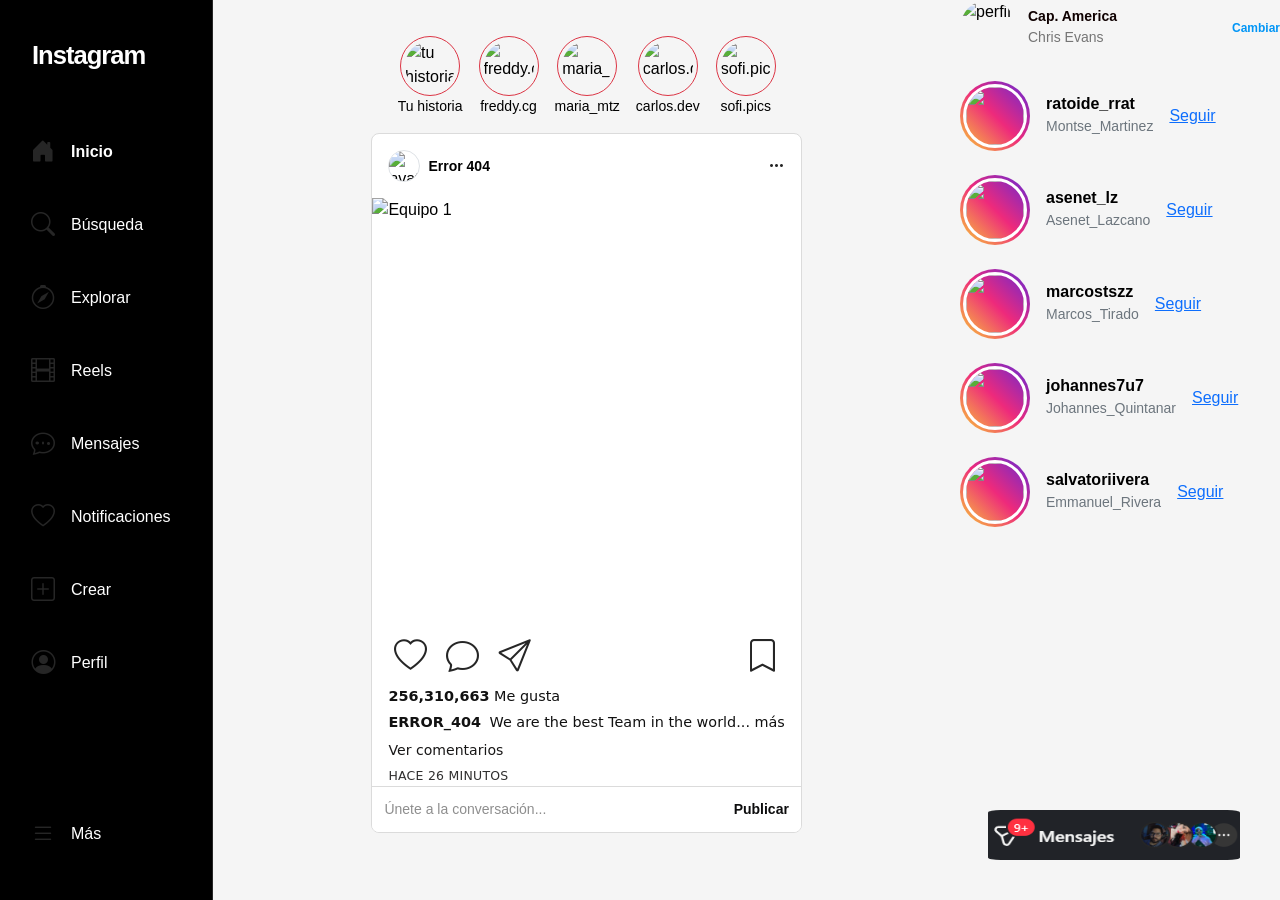
==== commit fc029fab: "Merge branch 'AdizLz:main' into main" ====
--- a/index.html
+++ b/index.html
@@ -224,45 +224,65 @@
 
 
         <!--INICIO: HISTORIAS / SUGERENCIAS — MONSE-->
-        <div>
-          <p>Historias</p>
-          <a href="#">Ver todo</a>
-
-          <div>
-            <img src="" alt="claudepessoa">
-            <span>claudepessoa</span>
-            <span>Claude Pessoa</span>
-            <a href="#">Seguir</a>
-          </div>
-
-          <div>
-            <img src="" alt="yoriento">
-            <span>yoriento</span>
-            <span>Alfonso Alcantara</span>
-            <a href="#">Seguir</a>
-          </div>
-
-          <div>
-            <img src="" alt="sarapostcard">
-            <span>sarapostcard</span>
-            <span>Sara Postcard</span>
-            <a href="#">Seguir</a>
-          </div>
-
-          <div>
-            <img src="" alt="elperiodicodeespana">
-            <span>elperiodicodeespana</span>
-            <span>El Periodico de Espana</span>
-            <a href="#">Seguir</a>
-          </div>
-
-          <div>
-            <img src="" alt="robertomasf">
-            <span>robertomasf</span>
-            <span>Rober Tomas</span>
-            <a href="#">Seguir</a>
-          </div>
-        </div>
+        
+        <div class="story d-flex align-items-center gap-3 mb-4">
+            <div class="story-border">
+                <img src="https://i.pinimg.com/736x/50/7e/e9/507ee98f4ad68e28c539cb852e8c229a.jpg">
+            </div>
+            <div>
+                <h6 class="mb-0 fw-bold">ratoide_rrat</h6>
+                <small class="text-secondary">Montse_Martinez</small>
+            </div>
+            <a href="#">Seguir</a>
+        </div>
+
+        <div class="story d-flex align-items-center gap-3 mb-4">
+            <div class="story-border">
+                <img src="https://i.pinimg.com/474x/10/f8/26/10f826d1cd5a216452c9e25f6d9b594f.jpg">
+            </div>
+            <div>
+                <h6 class="mb-0 fw-bold">asenet_lz</h6>
+                <small class="text-secondary">Asenet_Lazcano</small>
+            </div>
+            <a href="#">Seguir</a>
+        </div>
+
+        <div class="story d-flex align-items-center gap-3 mb-4">
+            <div class="story-border">
+                <img src="https://pbs.twimg.com/media/D1Gn100XQAAhI_Q.png">
+            </div>
+            <div>
+                <h6 class="mb-0 fw-bold">marcostszz</h6>
+                <small class="text-secondary">Marcos_Tirado</small>
+            </div>
+            <a href="#">Seguir</a>
+        </div>
+
+        <div class="story d-flex align-items-center gap-3 mb-4">
+            <div class="story-border">
+                <img src="https://preview.redd.it/whos-more-hideous-handsome-squidward-or-hippocampus-v0-m0wm6ss0yvue1.png?width=640&crop=smart&auto=webp&s=fa9ea689e2a951f45da5a8e715f988a76b699067">
+            </div>
+            <div>
+                <h6 class="mb-0 fw-bold">johannes7u7</h6>
+                <small class="text-secondary">Johannes_Quintanar</small>
+            </div>
+            <a href="#">Seguir</a>
+        </div>
+
+        <div class="story d-flex align-items-center gap-3 mb-4">
+            <div class="story-border">
+                <img src="https://encrypted-tbn0.gstatic.com/images?q=tbn:ANd9GcTinriN5Cr_rgxxDi1d7TxBBFxv3NgG2ytQGg&s">
+            </div>
+            <div>
+                <h6 class="mb-0 fw-bold">salvatoriivera</h6>
+                <small class="text-secondary">Emmanuel_Rivera</small>
+            </div>
+            <a href="#">Seguir</a>
+        </div>
+
+
+
+
         <!-- FIN: HISTORIAS / SUGERENCIAS — MONSE -->
 
 
--- a/style.css
+++ b/style.css
@@ -364,7 +364,6 @@
 /* INICIO: PERFIL CARD — JONAS */
 .sidebar-derecho {
   width: 320px;
-  position: absolute;
   top: 30px;
   right: 40px;
 }
@@ -374,6 +373,67 @@
 
 /* INICIO: HISTORIAS / SUGERENCIAS — MONSE */
 
-/* escribe aquí tus estilos de historias y sugerencias */
+/* INICIO: HISTORIAS / SUGERENCIAS — MONSE */
+
+body{
+    background-color: #f5f5f5;
+    font-family: Arial, Helvetica, sans-serif;
+}
+
+
+/* PANEL DERECHO */
+
+.right-panel{
+    width: 320px;
+    padding: 20px;
+}
+
+
+/* HISTORIAS */
+
+.story{
+    cursor: pointer;
+    transition: 0.3s;
+}
+
+.story:hover{
+    transform: scale(1.02);
+}
+
+
+/* BORDE TIPO INSTAGRAM */
+
+.story-border{
+    width: 70px;
+    height: 70px;
+
+    background: linear-gradient(
+        45deg,
+        #f9ce34,
+        #ee2a7b,
+        #6228d7
+    );
+
+    padding: 3px;
+
+    border-radius: 50%;
+
+    display: flex;
+    justify-content: center;
+    align-items: center;
+}
+
+
+/* IMAGEN */
+
+.story-border img{
+    width: 100%;
+    height: 100%;
+    object-fit: cover;
+
+    border-radius: 50%;
+
+    border: 3px solid white;
+}
 
 /* FIN: HISTORIAS / SUGERENCIAS — MONSE */
